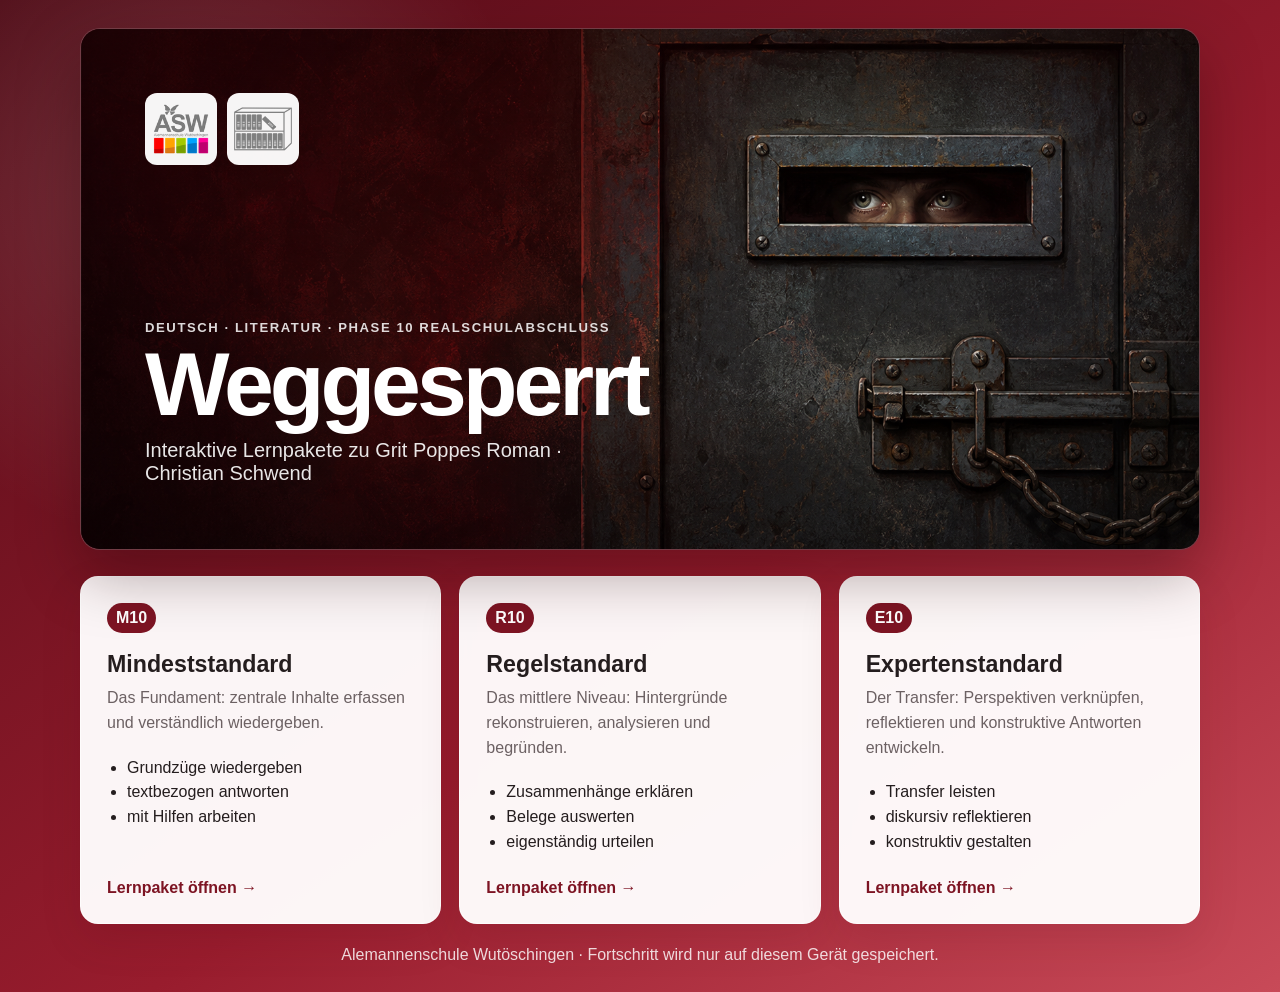
==== docs/index.html @ dc0a6c04 "Publish learning packages from docs" ====
<!doctype html>
<html lang="de">
<head>
  <meta charset="utf-8">
  <meta name="viewport" content="width=device-width, initial-scale=1">
  <meta name="description" content="Interaktive Lernumgebung zu Grit Poppes Weggesperrt in drei Niveaustufen.">
  <title>Weggesperrt – Deutsch · Literatur · Phase 10</title>
  <link rel="stylesheet" href="./assets/lernraum.css">
</head>
<body class="landing">
  <main class="landing-shell">
    <header class="landing-hero">
      <img class="landing-hero-image" src="./assets/weggesperrt-hero.png" alt="Illustration einer schweren Metalltür mit Sichtschlitz und Verschluss als Symbol für Freiheitsentzug">
      <div class="landing-hero-shade" aria-hidden="true"></div>
      <div class="landing-hero-content">
        <div class="landing-marks">
          <a href="https://asw-wutoeschingen.de/" target="_blank" rel="noopener noreferrer" aria-label="Website der Alemannenschule Wutöschingen öffnen">
            <img src="./asw-logo.png" alt="Logo der Alemannenschule Wutöschingen">
          </a>
          <img src="./diler-icon-deutsch-literatur.png" alt="Icon Deutsch Literatur">
        </div>
        <p class="landing-kicker">Deutsch · Literatur · Phase 10 Realschulabschluss</p>
        <h1>Weggesperrt</h1>
        <p class="landing-subtitle">Interaktive Lernpakete zu Grit Poppes Roman · Christian Schwend</p>
      </div>
    </header>

    <nav class="level-grid" aria-label="Niveaustufe auswählen">
      <a class="level-card" href="./mindeststandard/">
        <span class="level-code">M10</span>
        <h2>Mindeststandard</h2>
        <p>Das Fundament: zentrale Inhalte erfassen und verständlich wiedergeben.</p>
        <ul class="level-traits"><li>Grundzüge wiedergeben</li><li>textbezogen antworten</li><li>mit Hilfen arbeiten</li></ul>
        <span class="level-open">Lernpaket öffnen →</span>
      </a>
      <a class="level-card" href="./regelstandard/">
        <span class="level-code">R10</span>
        <h2>Regelstandard</h2>
        <p>Das mittlere Niveau: Hintergründe rekonstruieren, analysieren und begründen.</p>
        <ul class="level-traits"><li>Zusammenhänge erklären</li><li>Belege auswerten</li><li>eigenständig urteilen</li></ul>
        <span class="level-open">Lernpaket öffnen →</span>
      </a>
      <a class="level-card" href="./expertenstandard/">
        <span class="level-code">E10</span>
        <h2>Expertenstandard</h2>
        <p>Der Transfer: Perspektiven verknüpfen, reflektieren und konstruktive Antworten entwickeln.</p>
        <ul class="level-traits"><li>Transfer leisten</li><li>diskursiv reflektieren</li><li>konstruktiv gestalten</li></ul>
        <span class="level-open">Lernpaket öffnen →</span>
      </a>
    </nav>
    <p class="landing-footer">Alemannenschule Wutöschingen · Fortschritt wird nur auf diesem Gerät gespeichert.</p>
  </main>
</body>
</html>
---- docs/assets/lernraum.css ----
:root {
  color-scheme: light;
  --red-950: #4f0b16;
  --red-900: #65101d;
  --red-800: #7d1423;
  --red-700: #981c2d;
  --red-600: #b3293b;
  --red-100: #f6dfe3;
  --red-050: #fff4f5;
  --ink: #241d1e;
  --muted: #6c6163;
  --line: #e4d8da;
  --paper: #fffdfd;
  --page: #f6f0f1;
  --green: #28734b;
  --green-soft: #eaf6ef;
  --amber: #8a5a00;
  --amber-soft: #fff4d8;
  --blue: #245d8c;
  --blue-soft: #eaf2f9;
  --radius: 14px;
  --shadow: 0 16px 42px rgba(79, 11, 22, .12);
  font-family: "Segoe UI", Arial, sans-serif;
}

* { box-sizing: border-box; }
html { scroll-behavior: smooth; }
body { margin: 0; color: var(--ink); background: var(--page); }
button, input, select, textarea { font: inherit; }
button, a { -webkit-tap-highlight-color: transparent; }
button:focus-visible, a:focus-visible, input:focus-visible, select:focus-visible, textarea:focus-visible {
  outline: 3px solid rgba(179, 41, 59, .28);
  outline-offset: 2px;
}
a { color: var(--red-800); }
img { max-width: 100%; }
.hidden { display: none !important; }
.sr-only { position: absolute; width: 1px; height: 1px; padding: 0; margin: -1px; overflow: hidden; clip: rect(0,0,0,0); white-space: nowrap; border: 0; }

.landing {
  min-height: 100vh;
  display: grid;
  place-items: center;
  padding: 28px;
  background:
    radial-gradient(circle at 15% 20%, rgba(255,255,255,.16), transparent 26%),
    linear-gradient(145deg, var(--red-950), var(--red-700) 58%, #c84a58);
}
.landing-shell { width: min(1120px, 100%); }
.landing-hero {
  position: relative;
  isolation: isolate;
  min-height: clamp(360px, 48vw, 520px);
  margin-bottom: 26px;
  overflow: hidden;
  color: #fff;
  background: var(--red-950);
  border: 1px solid rgba(255,255,255,.2);
  border-radius: 20px;
  box-shadow: 0 24px 60px rgba(31, 1, 7, .34);
}
.landing-hero-image {
  position: absolute;
  inset: 0;
  z-index: -2;
  width: 100%;
  height: 100%;
  object-fit: cover;
  object-position: center;
}
.landing-hero-shade {
  position: absolute;
  inset: 0;
  z-index: -1;
  background: linear-gradient(90deg, rgba(31, 2, 7, .32) 0%, rgba(31, 2, 7, .13) 45%, rgba(31, 2, 7, .03) 68%);
}
.landing-hero-content {
  width: min(58%, 610px);
  min-height: inherit;
  display: flex;
  flex-direction: column;
  justify-content: flex-end;
  padding: clamp(28px, 6vw, 64px);
}
.landing-marks { display: flex; gap: 10px; margin-bottom: auto; }
.landing-marks a, .brand-row a { display: inline-flex; border-radius: 12px; }
.landing-marks img {
  width: 72px;
  height: 72px;
  object-fit: contain;
  padding: 7px;
  background: rgba(255,255,255,.96);
  border-radius: 12px;
}
.landing-head {
  display: grid;
  grid-template-columns: 100px 1fr 100px;
  gap: 24px;
  align-items: center;
  color: #fff;
  margin-bottom: 26px;
}
.landing-head img { width: 100px; height: 100px; object-fit: contain; background: #fff; border-radius: 18px; padding: 10px; }
.landing-kicker { margin: 0 0 8px; text-transform: uppercase; letter-spacing: .12em; font-weight: 700; font-size: .82rem; opacity: .85; }
.landing h1 { margin: 0; font-size: clamp(2.6rem, 7vw, 5.7rem); line-height: .92; letter-spacing: -.045em; }
.landing-subtitle { margin: 14px 0 0; font-size: clamp(1rem, 2vw, 1.25rem); opacity: .9; }
.level-grid { display: grid; grid-template-columns: repeat(3, 1fr); gap: 18px; }
.level-card {
  display: flex;
  flex-direction: column;
  min-height: 330px;
  padding: 26px;
  color: var(--ink);
  background: rgba(255,253,253,.97);
  border: 1px solid rgba(255,255,255,.7);
  border-radius: 18px;
  box-shadow: var(--shadow);
  text-decoration: none;
  transition: transform .18s ease, box-shadow .18s ease;
}
.level-card:hover { transform: translateY(-5px); box-shadow: 0 22px 52px rgba(47, 4, 11, .25); }
.level-code { width: fit-content; padding: 6px 9px; border-radius: 999px; color: #fff; background: var(--red-800); font-weight: 800; }
.level-card h2 { margin: 18px 0 8px; font-size: 1.45rem; }
.level-card p { margin: 0; color: var(--muted); line-height: 1.55; }
.level-traits { margin: 20px 0 24px; padding-left: 20px; color: var(--ink); line-height: 1.55; }
.level-open { margin-top: auto; font-weight: 800; color: var(--red-800); }
.landing-footer { margin: 22px 0 0; color: rgba(255,255,255,.82); text-align: center; }

.app { min-height: 100vh; display: grid; grid-template-columns: 300px minmax(0, 1fr); }
.sidebar {
  position: sticky;
  top: 0;
  height: 100vh;
  overflow-y: auto;
  padding: 24px 20px;
  color: #fff;
  background: linear-gradient(180deg, var(--red-950), var(--red-800));
}
.brand-row { display: flex; gap: 12px; align-items: center; }
.brand-row img { width: 58px; height: 58px; object-fit: contain; padding: 5px; background: #fff; border-radius: 11px; }
.brand-row h1 { margin: 0; font-size: 1.35rem; line-height: 1.05; }
.brand-row p { margin: 5px 0 0; opacity: .8; font-size: .86rem; }
.level-switch { display: grid; grid-template-columns: repeat(3, 1fr); gap: 6px; margin: 22px 0; }
.level-switch a { padding: 9px 6px; color: #fff; border: 1px solid rgba(255,255,255,.35); border-radius: 8px; text-align: center; text-decoration: none; font-weight: 800; }
.level-switch a[aria-current="page"] { color: var(--red-950); background: #fff; }
.progress-box { margin-bottom: 22px; }
.progress-copy { display: flex; justify-content: space-between; gap: 10px; font-size: .86rem; }
.progress-track { height: 9px; margin-top: 7px; overflow: hidden; background: rgba(255,255,255,.18); border-radius: 99px; }
.progress-fill { height: 100%; width: 0; background: #fff; border-radius: inherit; transition: width .25s ease; }
.station-label { margin: 0 0 8px; font-size: .78rem; text-transform: uppercase; letter-spacing: .12em; opacity: .7; }
.station-nav { display: grid; gap: 6px; }
.nav-button {
  width: 100%;
  display: grid;
  grid-template-columns: 30px 1fr 20px;
  gap: 9px;
  align-items: center;
  padding: 10px;
  color: #fff;
  background: transparent;
  border: 0;
  border-radius: 9px;
  text-align: left;
  cursor: pointer;
}
.nav-button:hover, .nav-button.active { background: rgba(255,255,255,.12); }
.nav-number { display: grid; place-items: center; width: 28px; height: 28px; border: 1px solid rgba(255,255,255,.35); border-radius: 50%; font-size: .78rem; font-weight: 800; }
.nav-button.done .nav-number { color: var(--red-950); background: #fff; }
.done-mark { font-weight: 900; }
.sidebar-tools { display: grid; grid-template-columns: 1fr 1fr; gap: 7px; margin-top: 20px; }
.sidebar-tools button, .sidebar-tools a { padding: 9px; color: #fff; background: rgba(255,255,255,.08); border: 1px solid rgba(255,255,255,.25); border-radius: 8px; text-align: center; text-decoration: none; cursor: pointer; }

.main { min-width: 0; }
.topbar {
  position: sticky;
  top: 0;
  z-index: 10;
  display: flex;
  justify-content: space-between;
  gap: 16px;
  align-items: center;
  min-height: 74px;
  padding: 14px 28px;
  background: rgba(255,253,253,.94);
  border-bottom: 1px solid var(--line);
  backdrop-filter: blur(12px);
}
.topbar h2 { margin: 0; font-size: clamp(1rem, 2vw, 1.25rem); }
.path { margin-top: 4px; color: var(--muted); font-size: .85rem; }
.top-actions { display: flex; gap: 8px; }
.button {
  display: inline-flex;
  justify-content: center;
  align-items: center;
  gap: 7px;
  min-height: 42px;
  padding: 9px 14px;
  color: var(--ink);
  background: var(--paper);
  border: 1px solid var(--line);
  border-radius: 9px;
  text-decoration: none;
  font-weight: 750;
  cursor: pointer;
}
.button:hover { border-color: var(--red-600); }
.button.primary { color: #fff; background: var(--red-700); border-color: var(--red-700); }
.content { width: min(1120px, calc(100% - 48px)); margin: 0 auto; padding: 34px 0 60px; }
.hero {
  overflow: hidden;
  display: grid;
  grid-template-columns: 1.4fr .6fr;
  min-height: 280px;
  color: #fff;
  background: linear-gradient(135deg, var(--red-950), var(--red-700));
  border-radius: 18px;
  box-shadow: var(--shadow);
}
.hero-copy { padding: clamp(28px, 5vw, 52px); }
.eyebrow { display: inline-block; margin-bottom: 14px; padding: 6px 10px; color: var(--red-950); background: #fff; border-radius: 999px; font-size: .78rem; font-weight: 900; text-transform: uppercase; letter-spacing: .08em; }
.hero h2 { margin: 0; max-width: 760px; font-size: clamp(2rem, 5vw, 3.8rem); line-height: 1; letter-spacing: -.035em; }
.hero p { max-width: 720px; margin: 18px 0 0; font-size: 1.05rem; line-height: 1.62; opacity: .9; }
.hero-art { display: grid; place-items: center; padding: 28px; background: rgba(255,255,255,.08); }
.hero-art img { width: min(190px, 80%); filter: drop-shadow(0 10px 18px rgba(0,0,0,.22)); }
.section { margin-top: 24px; padding: clamp(20px, 4vw, 32px); background: var(--paper); border: 1px solid var(--line); border-radius: var(--radius); }
.section h2 { margin: 0 0 10px; color: var(--red-900); }
.section-intro { margin: 0 0 20px; color: var(--muted); line-height: 1.55; }
.target-list { display: grid; grid-template-columns: repeat(2, 1fr); gap: 10px 22px; margin: 18px 0 0; padding: 0; list-style: none; }
.target-list li { position: relative; padding-left: 28px; line-height: 1.5; }
.target-list li::before { content: "✓"; position: absolute; left: 0; color: var(--green); font-weight: 900; }
.stats-grid { display: grid; grid-template-columns: repeat(3, 1fr); gap: 12px; }
.stat { padding: 18px; background: var(--red-050); border-radius: 10px; }
.stat-label { color: var(--muted); font-size: .85rem; }
.stat-value { display: block; margin-top: 5px; color: var(--red-900); font-size: 1.8rem; font-weight: 900; }
.stamp-grid { display: grid; grid-template-columns: repeat(2, 1fr); gap: 12px; }
.stamp-card {
  display: grid;
  grid-template-columns: 48px 1fr 24px;
  gap: 12px;
  align-items: center;
  width: 100%;
  padding: 16px;
  color: var(--ink);
  background: #fff;
  border: 1px solid var(--line);
  border-radius: 11px;
  text-align: left;
  cursor: pointer;
}
.stamp-card:hover { border-color: var(--red-600); }
.stamp-card.done { background: var(--green-soft); border-color: #9bc8af; }
.stamp-no { display: grid; place-items: center; width: 42px; height: 42px; color: #fff; background: var(--red-700); border-radius: 50%; font-weight: 900; }
.stamp-title { display: block; font-weight: 850; }
.stamp-focus { display: block; margin-top: 3px; color: var(--muted); font-size: .86rem; }

.station-header { display: grid; grid-template-columns: 1fr 170px; gap: 26px; align-items: center; }
.station-header h1 { margin: 8px 0 10px; color: var(--red-950); font-size: clamp(1.8rem, 4vw, 3rem); line-height: 1.06; }
.station-meta { display: flex; flex-wrap: wrap; gap: 8px; margin-top: 15px; }
.pill { padding: 6px 9px; color: var(--red-900); background: var(--red-100); border-radius: 999px; font-size: .82rem; font-weight: 800; }
.station-icon { display: grid; place-items: center; min-height: 150px; color: #fff; background: linear-gradient(145deg, var(--red-950), var(--red-600)); border-radius: 14px; font-size: 4rem; }
.guidance { display: grid; grid-template-columns: 1fr 1fr; gap: 14px; margin-top: 18px; }
.guidance-box { padding: 16px; background: var(--red-050); border-radius: 10px; }
.guidance-box strong { color: var(--red-900); }
.guidance-box p { margin: 6px 0 0; color: var(--muted); line-height: 1.5; }
.task-list { display: grid; gap: 16px; margin-top: 22px; }
.task-card { padding: clamp(18px, 4vw, 26px); background: var(--paper); border: 1px solid var(--line); border-radius: var(--radius); }
.task-card.complete { border-color: #8fbea4; background: linear-gradient(180deg, var(--paper), var(--green-soft)); }
.task-head { display: flex; justify-content: space-between; gap: 16px; align-items: flex-start; }
.task-index { color: var(--red-700); font-weight: 900; font-size: .8rem; text-transform: uppercase; letter-spacing: .09em; }
.task-card h2 { margin: 6px 0 8px; font-size: 1.25rem; }
.task-prompt { margin: 0; line-height: 1.58; }
.task-status { min-width: 92px; padding: 5px 8px; color: var(--amber); background: var(--amber-soft); border-radius: 999px; text-align: center; font-size: .78rem; font-weight: 850; }
.task-card.complete .task-status { color: var(--green); background: var(--green-soft); }
.field { margin-top: 16px; }
.field label, .field-label { display: block; margin-bottom: 7px; font-weight: 800; }
textarea, select, input[type="text"] { width: 100%; color: var(--ink); background: #fff; border: 1px solid #cdbfc1; border-radius: 8px; }
textarea { min-height: 150px; padding: 13px; resize: vertical; line-height: 1.55; }
select, input[type="text"] { min-height: 44px; padding: 9px 11px; }
.counter { display: flex; justify-content: space-between; gap: 12px; margin-top: 6px; color: var(--muted); font-size: .82rem; }
.criteria { display: grid; gap: 8px; margin-top: 16px; padding: 14px; background: var(--red-050); border-radius: 9px; }
.criterion { display: flex; gap: 9px; align-items: flex-start; line-height: 1.4; }
.criterion input { margin-top: 3px; accent-color: var(--red-700); }
.feedback { min-height: 24px; margin-top: 12px; color: var(--muted); line-height: 1.45; }
.feedback.good { color: var(--green); font-weight: 750; }
.feedback.warn { color: var(--amber); font-weight: 750; }
.choice-list { display: grid; gap: 9px; margin-top: 15px; }
.choice { display: flex; gap: 10px; padding: 12px; background: #fff; border: 1px solid var(--line); border-radius: 9px; }
.choice input { accent-color: var(--red-700); }
.spectrum-wrap { margin-top: 18px; }
.spectrum-axis { display: flex; justify-content: space-between; gap: 12px; font-weight: 900; color: var(--red-900); }
.spectrum-line { height: 10px; margin: 8px 0 18px; background: linear-gradient(90deg, var(--green), #d1b54a 50%, var(--red-700)); border-radius: 999px; }
.spectrum-item { display: grid; grid-template-columns: minmax(180px, 1fr) minmax(220px, 2fr) 110px; gap: 14px; align-items: center; padding: 12px 0; border-top: 1px solid var(--line); }
.spectrum-item input { width: 100%; accent-color: var(--red-700); }
.spectrum-value { color: var(--muted); font-size: .84rem; }
.station-actions { display: flex; justify-content: space-between; gap: 12px; margin-top: 24px; }
.notice { padding: 13px 15px; color: var(--blue); background: var(--blue-soft); border-radius: 9px; line-height: 1.5; }
.import-status { display: block; min-height: 1.3em; margin-top: 8px; color: var(--muted); }

@media (max-width: 900px) {
  .level-grid { grid-template-columns: 1fr; }
  .level-card { min-height: 0; }
  .app { grid-template-columns: 1fr; }
  .sidebar { position: static; height: auto; overflow: visible; }
  .station-nav { grid-template-columns: repeat(2, minmax(0, 1fr)); }
  .topbar { position: static; }
}
@media (max-width: 640px) {
  .landing { padding: 18px; }
  .landing-hero { min-height: 500px; }
  .landing-hero-image { object-position: 68% center; }
  .landing-hero-shade { background: linear-gradient(180deg, rgba(31,2,7,.08), rgba(31,2,7,.24) 52%, rgba(31,2,7,.9)); }
  .landing-hero-content { width: 100%; padding: 22px; }
  .landing-marks img { width: 58px; height: 58px; }
  .landing-head { grid-template-columns: 64px 1fr; gap: 14px; }
  .landing-head img { width: 64px; height: 64px; }
  .landing-head img:last-child { display: none; }
  .content { width: min(100% - 26px, 1120px); padding-top: 18px; }
  .topbar { padding: 12px 14px; align-items: flex-start; }
  .top-actions { flex-direction: column; }
  .hero, .station-header { grid-template-columns: 1fr; }
  .hero-art { display: none; }
  .target-list, .stats-grid, .stamp-grid, .guidance { grid-template-columns: 1fr; }
  .station-nav { grid-template-columns: 1fr; }
  .station-icon { min-height: 100px; }
  .spectrum-item { grid-template-columns: 1fr; gap: 7px; }
  .station-actions { flex-direction: column; }
}

@media print {
  .sidebar, .topbar, .station-actions, .button, .task-status { display: none !important; }
  .app { display: block; }
  .content { width: 100%; padding: 0; }
  body { background: #fff; }
  .section, .task-card { break-inside: avoid; box-shadow: none; }
}
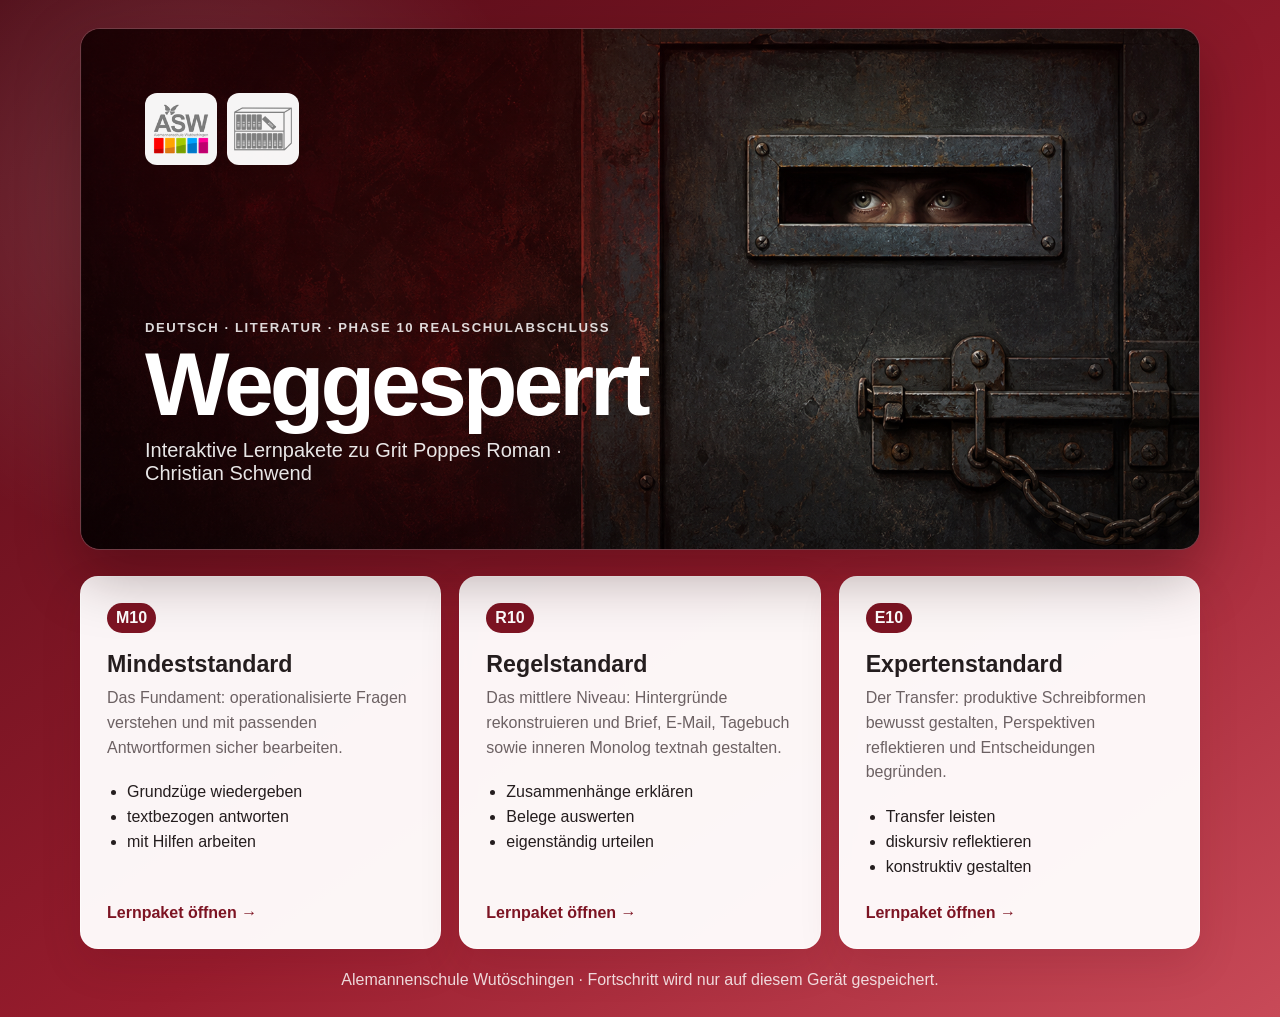
==== commit d36929be: "Add ten learning goals and writing workshop" ====
--- a/docs/index.html
+++ b/docs/index.html
@@ -29,21 +29,21 @@
       <a class="level-card" href="./mindeststandard/">
         <span class="level-code">M10</span>
         <h2>Mindeststandard</h2>
-        <p>Das Fundament: zentrale Inhalte erfassen und verständlich wiedergeben.</p>
+        <p>Das Fundament: operationalisierte Fragen verstehen und mit passenden Antwortformen sicher bearbeiten.</p>
         <ul class="level-traits"><li>Grundzüge wiedergeben</li><li>textbezogen antworten</li><li>mit Hilfen arbeiten</li></ul>
         <span class="level-open">Lernpaket öffnen →</span>
       </a>
       <a class="level-card" href="./regelstandard/">
         <span class="level-code">R10</span>
         <h2>Regelstandard</h2>
-        <p>Das mittlere Niveau: Hintergründe rekonstruieren, analysieren und begründen.</p>
+        <p>Das mittlere Niveau: Hintergründe rekonstruieren und Brief, E-Mail, Tagebuch sowie inneren Monolog textnah gestalten.</p>
         <ul class="level-traits"><li>Zusammenhänge erklären</li><li>Belege auswerten</li><li>eigenständig urteilen</li></ul>
         <span class="level-open">Lernpaket öffnen →</span>
       </a>
       <a class="level-card" href="./expertenstandard/">
         <span class="level-code">E10</span>
         <h2>Expertenstandard</h2>
-        <p>Der Transfer: Perspektiven verknüpfen, reflektieren und konstruktive Antworten entwickeln.</p>
+        <p>Der Transfer: produktive Schreibformen bewusst gestalten, Perspektiven reflektieren und Entscheidungen begründen.</p>
         <ul class="level-traits"><li>Transfer leisten</li><li>diskursiv reflektieren</li><li>konstruktiv gestalten</li></ul>
         <span class="level-open">Lernpaket öffnen →</span>
       </a>
--- a/docs/assets/lernraum.css
+++ b/docs/assets/lernraum.css
@@ -225,13 +225,38 @@
 .section { margin-top: 24px; padding: clamp(20px, 4vw, 32px); background: var(--paper); border: 1px solid var(--line); border-radius: var(--radius); }
 .section h2 { margin: 0 0 10px; color: var(--red-900); }
 .section-intro { margin: 0 0 20px; color: var(--muted); line-height: 1.55; }
-.target-list { display: grid; grid-template-columns: repeat(2, 1fr); gap: 10px 22px; margin: 18px 0 0; padding: 0; list-style: none; }
+.target-list { counter-reset: target; display: grid; grid-template-columns: repeat(2, 1fr); gap: 10px 22px; margin: 18px 0 0; padding: 0; list-style: none; }
 .target-list li { position: relative; padding-left: 28px; line-height: 1.5; }
-.target-list li::before { content: "✓"; position: absolute; left: 0; color: var(--green); font-weight: 900; }
-.stats-grid { display: grid; grid-template-columns: repeat(3, 1fr); gap: 12px; }
-.stat { padding: 18px; background: var(--red-050); border-radius: 10px; }
-.stat-label { color: var(--muted); font-size: .85rem; }
-.stat-value { display: block; margin-top: 5px; color: var(--red-900); font-size: 1.8rem; font-weight: 900; }
+.target-list li { counter-increment: target; }
+.target-list li::before { content: counter(target); position: absolute; left: 0; top: .08em; display: grid; place-items: center; width: 21px; height: 21px; color: #fff; background: var(--red-700); border-radius: 50%; font-size: .72rem; font-weight: 900; }
+.level-profile { display: flex; justify-content: space-between; gap: 22px; align-items: center; padding: 18px; background: var(--red-050); border-left: 5px solid var(--red-700); border-radius: 10px; }
+.level-profile > div:first-child { max-width: 720px; }
+.level-profile strong { color: var(--red-900); }
+.level-profile p { margin: 6px 0 0; color: var(--muted); line-height: 1.5; }
+.profile-code { display: inline-block; margin-right: 9px; padding: 5px 8px; color: #fff; background: var(--red-800); border-radius: 999px; font-size: .78rem; font-weight: 900; }
+.profile-operators { display: flex; flex-wrap: wrap; justify-content: flex-end; gap: 7px; min-width: 220px; }
+.profile-operators span { width: 100%; color: var(--muted); font-size: .78rem; font-weight: 800; text-align: right; text-transform: uppercase; letter-spacing: .08em; }
+.profile-operators b { padding: 6px 9px; color: var(--red-900); background: #fff; border: 1px solid var(--line); border-radius: 999px; font-size: .8rem; }
+.learning-progress-head { display: flex; justify-content: space-between; gap: 20px; align-items: flex-start; margin-bottom: 18px; }
+.learning-progress-head .section-intro { margin-bottom: 0; }
+.progress-legend { display: flex; flex-wrap: wrap; justify-content: flex-end; gap: 8px 14px; color: var(--muted); font-size: .82rem; }
+.progress-legend span { display: inline-flex; gap: 6px; align-items: center; }
+.legend-dot { width: 10px; height: 10px; border-radius: 50%; }
+.task-dot { background: var(--green); }
+.station-dot { background: var(--red-700); }
+.ring-grid { display: grid; grid-template-columns: repeat(5, minmax(0, 1fr)); gap: 12px; }
+.ring-card { display: grid; grid-template-columns: 84px minmax(0, 1fr); gap: 12px; align-items: center; min-width: 0; padding: 13px; color: var(--ink); background: #fff; border: 1px solid var(--line); border-radius: 12px; text-align: left; cursor: pointer; }
+.ring-card:hover { border-color: var(--red-600); background: var(--red-050); }
+.progress-ring { position: relative; display: grid; place-items: center; width: 82px; height: 82px; flex: 0 0 auto; background: conic-gradient(var(--red-700) calc(var(--station-progress) * 1%), #e6edf1 0); border-radius: 50%; }
+.progress-ring::before { content: ""; position: absolute; inset: 8px; background: conic-gradient(var(--green) calc(var(--task-progress) * 1%), #edf2f4 0); border-radius: 50%; }
+.progress-ring::after { content: ""; position: absolute; inset: 17px; background: #fff; border-radius: 50%; }
+.ring-card:hover .progress-ring::after { background: var(--red-050); }
+.ring-value { position: relative; z-index: 1; color: var(--red-900); font-size: .92rem; }
+.ring-copy { min-width: 0; }
+.ring-copy strong, .ring-copy span, .ring-copy small { display: block; }
+.ring-copy strong { color: var(--red-900); line-height: 1.22; }
+.ring-copy span { margin-top: 4px; color: var(--muted); font-size: .8rem; }
+.ring-copy small { margin-top: 5px; color: var(--muted); font-size: .72rem; line-height: 1.25; }
 .stamp-grid { display: grid; grid-template-columns: repeat(2, 1fr); gap: 12px; }
 .stamp-card {
   display: grid;
@@ -262,12 +287,28 @@
 .guidance-box { padding: 16px; background: var(--red-050); border-radius: 10px; }
 .guidance-box strong { color: var(--red-900); }
 .guidance-box p { margin: 6px 0 0; color: var(--muted); line-height: 1.5; }
+.writing-workshop.complete { border-color: #8fbea4; background: linear-gradient(180deg, var(--paper), var(--green-soft)); }
+.workshop-heading { display: flex; justify-content: space-between; gap: 20px; align-items: flex-start; }
+.workshop-heading h2 { margin: 6px 0 8px; }
+.workshop-heading p { margin: 0; color: var(--muted); line-height: 1.5; }
+.workshop-progress { flex: 0 0 auto; padding: 7px 10px; color: var(--red-900); background: var(--red-100); border-radius: 999px; font-size: .82rem; font-weight: 850; }
+.writing-form-tabs { display: flex; flex-wrap: wrap; gap: 8px; margin: 22px 0; }
+.writing-situation { padding: 17px; background: var(--red-050); border-left: 5px solid var(--red-700); border-radius: 9px; }
+.writing-situation strong { color: var(--red-900); }
+.writing-situation p { margin: 6px 0 0; line-height: 1.55; }
+.writing-workshop h3 { margin: 26px 0 8px; color: var(--red-900); }
+.workshop-plan { display: grid; grid-template-columns: repeat(2, minmax(0, 1fr)); gap: 14px; }
+.workshop-plan .field { margin-top: 8px; }
+.plan-area { min-height: 112px; }
+.writing-area { min-height: 320px; }
+.workshop-criteria { grid-template-columns: repeat(2, minmax(0, 1fr)); }
 .task-list { display: grid; gap: 16px; margin-top: 22px; }
 .task-card { padding: clamp(18px, 4vw, 26px); background: var(--paper); border: 1px solid var(--line); border-radius: var(--radius); }
 .task-card.complete { border-color: #8fbea4; background: linear-gradient(180deg, var(--paper), var(--green-soft)); }
 .task-head { display: flex; justify-content: space-between; gap: 16px; align-items: flex-start; }
 .task-index { color: var(--red-700); font-weight: 900; font-size: .8rem; text-transform: uppercase; letter-spacing: .09em; }
 .task-card h2 { margin: 6px 0 8px; font-size: 1.25rem; }
+.operator-help { margin: 10px 0; padding: 11px 13px; color: var(--blue); background: var(--blue-soft); border-radius: 8px; line-height: 1.45; }
 .task-prompt { margin: 0; line-height: 1.58; }
 .task-status { min-width: 92px; padding: 5px 8px; color: var(--amber); background: var(--amber-soft); border-radius: 999px; text-align: center; font-size: .78rem; font-weight: 850; }
 .task-card.complete .task-status { color: var(--green); background: var(--green-soft); }
@@ -302,6 +343,7 @@
   .app { grid-template-columns: 1fr; }
   .sidebar { position: static; height: auto; overflow: visible; }
   .station-nav { grid-template-columns: repeat(2, minmax(0, 1fr)); }
+  .ring-grid { grid-template-columns: repeat(2, minmax(0, 1fr)); }
   .topbar { position: static; }
 }
 @media (max-width: 640px) {
@@ -319,7 +361,13 @@
   .top-actions { flex-direction: column; }
   .hero, .station-header { grid-template-columns: 1fr; }
   .hero-art { display: none; }
-  .target-list, .stats-grid, .stamp-grid, .guidance { grid-template-columns: 1fr; }
+  .target-list, .stamp-grid, .guidance, .ring-grid { grid-template-columns: 1fr; }
+  .workshop-plan, .workshop-criteria { grid-template-columns: 1fr; }
+  .workshop-heading { flex-direction: column; }
+  .level-profile, .learning-progress-head { flex-direction: column; }
+  .profile-operators { justify-content: flex-start; min-width: 0; }
+  .profile-operators span { text-align: left; }
+  .progress-legend { justify-content: flex-start; }
   .station-nav { grid-template-columns: 1fr; }
   .station-icon { min-height: 100px; }
   .spectrum-item { grid-template-columns: 1fr; gap: 7px; }
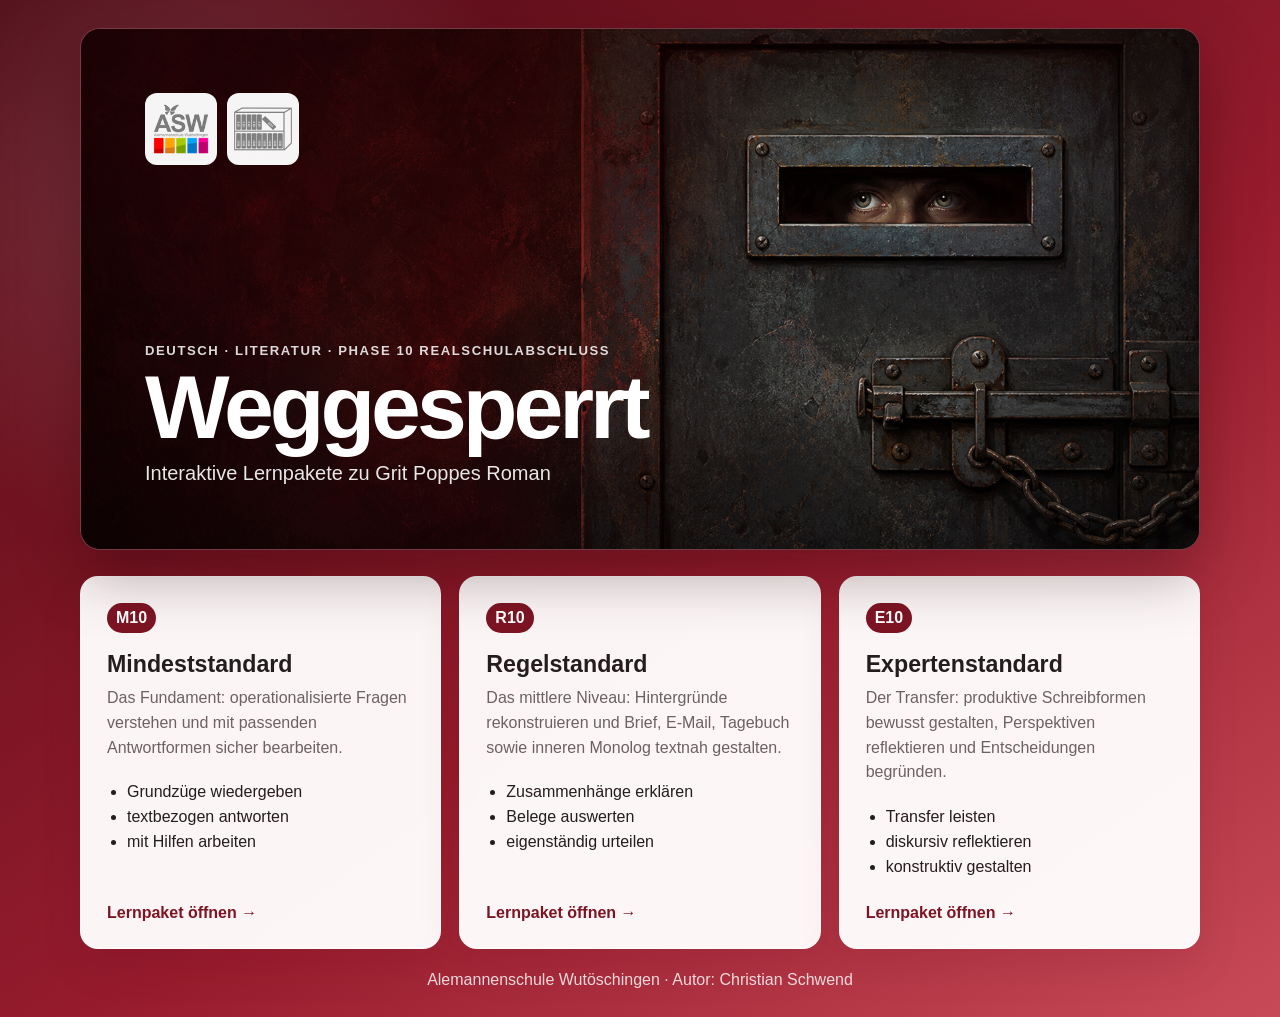
==== commit 2c5c7ca3: "Place author in footer" ====
--- a/docs/index.html
+++ b/docs/index.html
@@ -21,7 +21,7 @@
         </div>
         <p class="landing-kicker">Deutsch · Literatur · Phase 10 Realschulabschluss</p>
         <h1>Weggesperrt</h1>
-        <p class="landing-subtitle">Interaktive Lernpakete zu Grit Poppes Roman · Christian Schwend</p>
+        <p class="landing-subtitle">Interaktive Lernpakete zu Grit Poppes Roman</p>
       </div>
     </header>
 
@@ -48,7 +48,7 @@
         <span class="level-open">Lernpaket öffnen →</span>
       </a>
     </nav>
-    <p class="landing-footer">Alemannenschule Wutöschingen · Fortschritt wird nur auf diesem Gerät gespeichert.</p>
+    <p class="landing-footer">Alemannenschule Wutöschingen · Autor: Christian Schwend</p>
   </main>
 </body>
 </html>
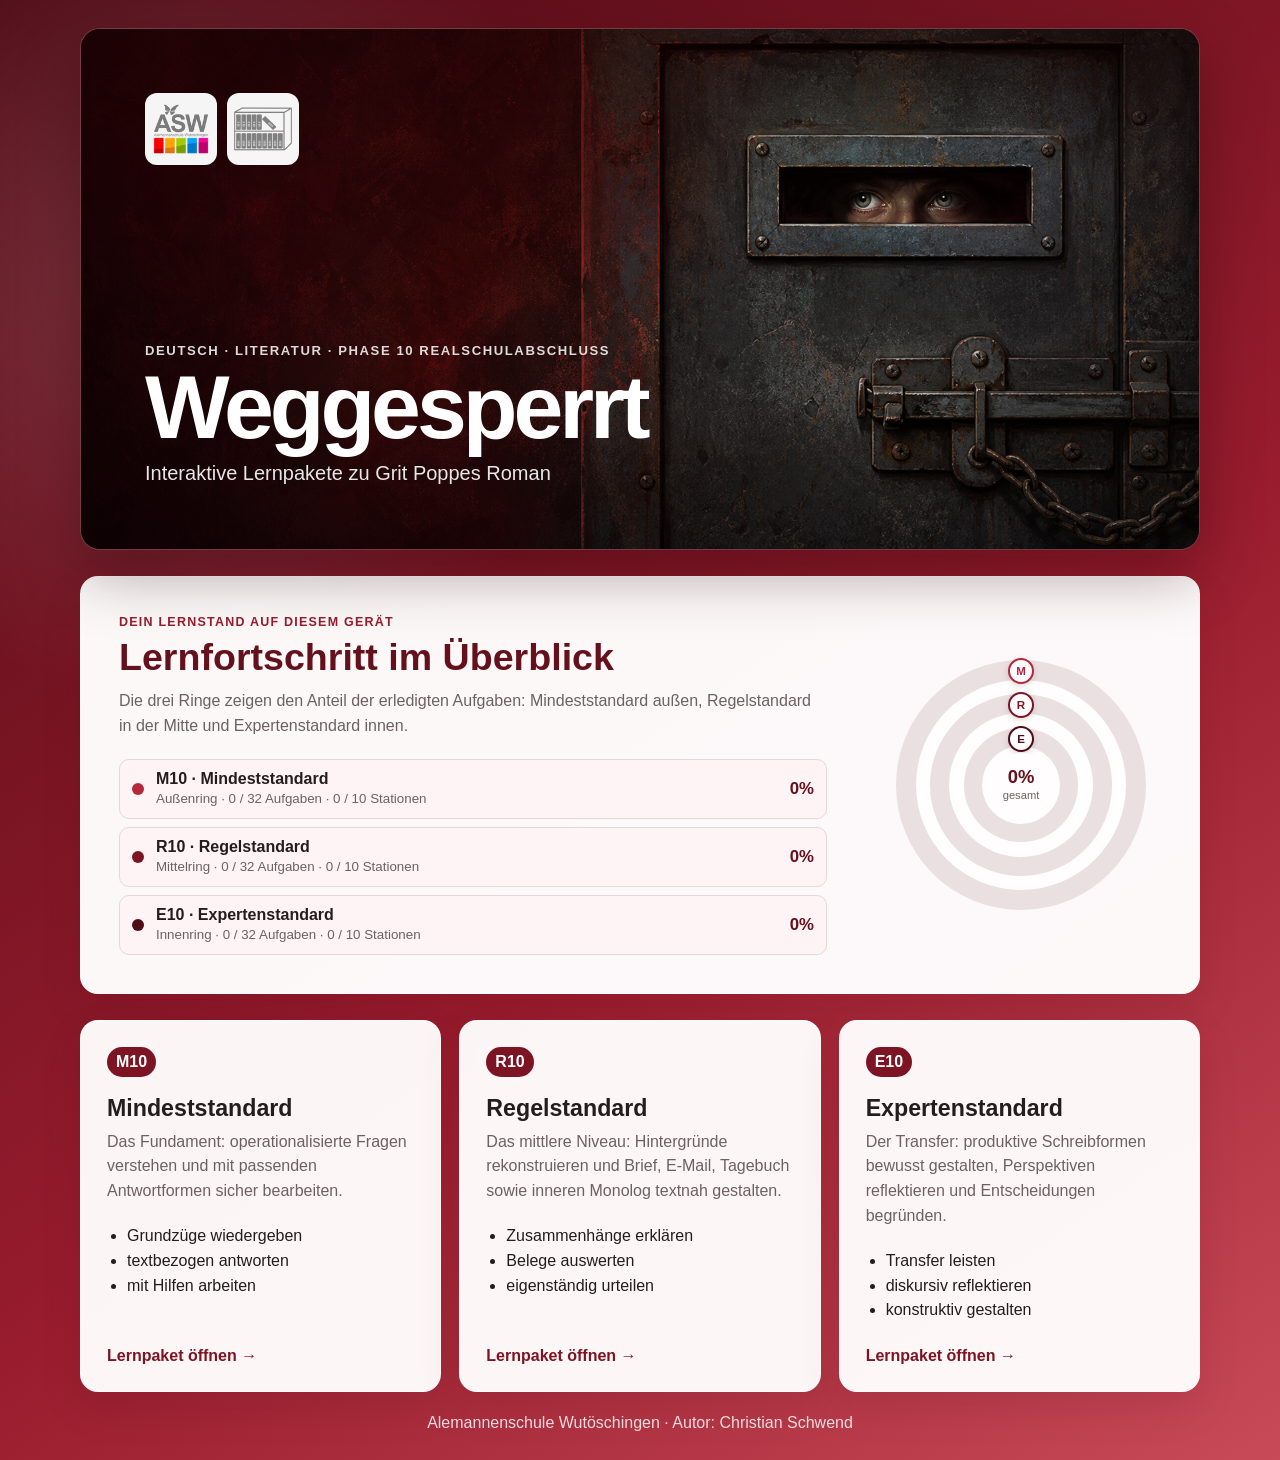
==== commit 749ce9c5: "Expand progress feedback and expert characterization" ====
--- a/docs/index.html
+++ b/docs/index.html
@@ -25,6 +25,37 @@
       </div>
     </header>
 
+    <section class="landing-progress" aria-labelledby="landingProgressTitle">
+      <div class="landing-progress-copy">
+        <p class="landing-section-kicker">Dein Lernstand auf diesem Gerät</p>
+        <h2 id="landingProgressTitle">Lernfortschritt im Überblick</h2>
+        <p>Die drei Ringe zeigen den Anteil der erledigten Aufgaben: Mindeststandard außen, Regelstandard in der Mitte und Expertenstandard innen.</p>
+        <div class="landing-progress-list" aria-label="Fortschritt nach Standard">
+          <a href="./mindeststandard/" class="landing-progress-item">
+            <span class="progress-swatch swatch-m" aria-hidden="true"></span>
+            <span><strong>M10 · Mindeststandard</strong><small>Außenring · <span id="landingMDetail">0 / 32 Aufgaben</span></small></span>
+            <b id="landingMValue">0%</b>
+          </a>
+          <a href="./regelstandard/" class="landing-progress-item">
+            <span class="progress-swatch swatch-r" aria-hidden="true"></span>
+            <span><strong>R10 · Regelstandard</strong><small>Mittelring · <span id="landingRDetail">0 / 32 Aufgaben</span></small></span>
+            <b id="landingRValue">0%</b>
+          </a>
+          <a href="./expertenstandard/" class="landing-progress-item">
+            <span class="progress-swatch swatch-e" aria-hidden="true"></span>
+            <span><strong>E10 · Expertenstandard</strong><small>Innenring · <span id="landingEDetail">0 / 32 Aufgaben</span></small></span>
+            <b id="landingEValue">0%</b>
+          </a>
+        </div>
+      </div>
+      <div class="triple-progress" id="landingProgressChart" role="img" aria-label="Mindeststandard 0 Prozent, Regelstandard 0 Prozent, Expertenstandard 0 Prozent">
+        <span class="triple-ring triple-ring-m" id="landingMRing" data-label="M" aria-hidden="true"></span>
+        <span class="triple-ring triple-ring-r" id="landingRRing" data-label="R" aria-hidden="true"></span>
+        <span class="triple-ring triple-ring-e" id="landingERing" data-label="E" aria-hidden="true"></span>
+        <span class="triple-progress-center"><strong id="landingAverageValue">0%</strong><small>gesamt</small></span>
+      </div>
+    </section>
+
     <nav class="level-grid" aria-label="Niveaustufe auswählen">
       <a class="level-card" href="./mindeststandard/">
         <span class="level-code">M10</span>
@@ -50,5 +81,6 @@
     </nav>
     <p class="landing-footer">Alemannenschule Wutöschingen · Autor: Christian Schwend</p>
   </main>
+  <script src="./assets/startseite.js"></script>
 </body>
 </html>
--- a/docs/assets/lernraum.css
+++ b/docs/assets/lernraum.css
@@ -104,6 +104,30 @@
 .landing-kicker { margin: 0 0 8px; text-transform: uppercase; letter-spacing: .12em; font-weight: 700; font-size: .82rem; opacity: .85; }
 .landing h1 { margin: 0; font-size: clamp(2.6rem, 7vw, 5.7rem); line-height: .92; letter-spacing: -.045em; }
 .landing-subtitle { margin: 14px 0 0; font-size: clamp(1rem, 2vw, 1.25rem); opacity: .9; }
+.landing-progress { display: grid; grid-template-columns: minmax(0, 1fr) 280px; gap: clamp(24px, 5vw, 54px); align-items: center; margin-bottom: 26px; padding: clamp(24px, 4vw, 38px); background: rgba(255,253,253,.98); border: 1px solid rgba(255,255,255,.72); border-radius: 18px; box-shadow: var(--shadow); }
+.landing-section-kicker, .section-kicker { margin: 0 0 7px; color: var(--red-700); font-size: .78rem; font-weight: 900; text-transform: uppercase; letter-spacing: .1em; }
+.landing-progress h2 { margin: 0; color: var(--red-900); font-size: clamp(1.7rem, 3vw, 2.35rem); }
+.landing-progress-copy > p:not(.landing-section-kicker) { max-width: 700px; margin: 10px 0 0; color: var(--muted); line-height: 1.55; }
+.landing-progress-list { display: grid; gap: 8px; margin-top: 20px; }
+.landing-progress-item { display: grid; grid-template-columns: 14px minmax(0, 1fr) auto; gap: 10px; align-items: center; padding: 10px 12px; color: var(--ink); background: var(--red-050); border: 1px solid var(--line); border-radius: 10px; text-decoration: none; }
+.landing-progress-item:hover { border-color: var(--red-600); }
+.landing-progress-item strong, .landing-progress-item small { display: block; }
+.landing-progress-item small { margin-top: 2px; color: var(--muted); line-height: 1.35; }
+.landing-progress-item b { color: var(--red-900); font-size: 1.05rem; }
+.progress-swatch { width: 12px; height: 12px; border-radius: 50%; }
+.swatch-m { background: var(--red-600); }
+.swatch-r { background: var(--red-800); }
+.swatch-e { background: var(--red-950); }
+.triple-progress { position: relative; width: 250px; height: 250px; justify-self: center; }
+.triple-ring { --progress: 0; position: absolute; border-radius: 50%; background: conic-gradient(from -90deg, var(--ring-color) calc(var(--progress) * 1%), #eadfe1 0); }
+.triple-ring::before { content: attr(data-label); position: absolute; z-index: 2; left: 50%; top: 0; display: grid; place-items: center; width: 22px; height: 22px; color: var(--ring-color); background: var(--paper); border: 2px solid var(--ring-color); border-radius: 50%; box-shadow: 0 2px 6px rgba(47,4,11,.14); transform: translate(-50%, -2px); font-size: .72rem; font-weight: 900; }
+.triple-ring::after { content: ""; position: absolute; z-index: 1; inset: var(--band); background: var(--paper); border-radius: 50%; }
+.triple-ring-m { --ring-color: var(--red-600); --band: 20px; inset: 0; z-index: 1; }
+.triple-ring-r { --ring-color: var(--red-800); --band: 19px; inset: 34px; z-index: 2; }
+.triple-ring-e { --ring-color: var(--red-950); --band: 18px; inset: 68px; z-index: 3; }
+.triple-progress-center, .package-progress-center { position: absolute; z-index: 4; left: 50%; top: 50%; display: grid; place-items: center; align-content: center; width: 64px; height: 64px; color: var(--red-900); background: var(--paper); border-radius: 50%; transform: translate(-50%, -50%); text-align: center; }
+.triple-progress-center strong, .package-progress-center strong { font-size: 1.15rem; line-height: 1; }
+.triple-progress-center small, .package-progress-center small { margin-top: 3px; color: var(--muted); font-size: .7rem; }
 .level-grid { display: grid; grid-template-columns: repeat(3, 1fr); gap: 18px; }
 .level-card {
   display: flex;
@@ -237,6 +261,31 @@
 .profile-operators { display: flex; flex-wrap: wrap; justify-content: flex-end; gap: 7px; min-width: 220px; }
 .profile-operators span { width: 100%; color: var(--muted); font-size: .78rem; font-weight: 800; text-align: right; text-transform: uppercase; letter-spacing: .08em; }
 .profile-operators b { padding: 6px 9px; color: var(--red-900); background: #fff; border: 1px solid var(--line); border-radius: 999px; font-size: .8rem; }
+.level-feedback { display: grid; grid-template-columns: minmax(0, 1fr) 240px; gap: clamp(24px, 5vw, 52px); align-items: center; }
+.level-feedback h2 { font-size: clamp(1.55rem, 3vw, 2.15rem); }
+.level-feedback-text { max-width: 760px; margin: 0; color: var(--muted); line-height: 1.58; }
+.level-feedback-legend { display: flex; flex-wrap: wrap; gap: 10px 18px; margin-top: 18px; }
+.level-feedback-legend > span { display: inline-flex; gap: 8px; align-items: center; color: var(--muted); }
+.level-feedback-legend strong { color: var(--ink); }
+.feedback-legend-line { width: 22px; height: 8px; border-radius: 99px; }
+.task-line { background: var(--green); }
+.station-line { background: var(--red-700); }
+.backup-guide { border-color: #a9d1bb; border-left: 6px solid var(--green); background: linear-gradient(135deg, var(--green-soft), var(--paper)); }
+.backup-guide-heading { display: grid; grid-template-columns: 50px minmax(0, 1fr); gap: 16px; align-items: start; }
+.backup-guide-heading h2 { margin-bottom: 8px; }
+.backup-guide-heading p:last-child { max-width: 900px; margin: 0; color: var(--muted); line-height: 1.58; }
+.backup-guide-icon { display: grid; place-items: center; width: 48px; height: 48px; color: #fff; background: var(--green); border-radius: 13px; font-size: 1.6rem; font-weight: 900; }
+.backup-guide-steps { display: grid; grid-template-columns: repeat(2, minmax(0, 1fr)); gap: 14px; margin-top: 22px; }
+.backup-step { display: grid; grid-template-columns: 34px minmax(0, 1fr); gap: 12px; padding: 18px; background: var(--paper); border: 1px solid #cfe4d7; border-radius: 12px; }
+.backup-step-number { display: grid; place-items: center; width: 32px; height: 32px; color: #fff; background: var(--red-800); border-radius: 50%; font-weight: 900; }
+.backup-step h3 { margin: 2px 0 7px; color: var(--red-900); font-size: 1.05rem; }
+.backup-step p { margin: 0; color: var(--ink); line-height: 1.55; }
+.backup-guide-note { margin: 16px 0 0; padding-top: 14px; color: #24513b; border-top: 1px solid #b9d9c6; line-height: 1.5; }
+.package-progress { position: relative; width: 210px; height: 210px; justify-self: center; }
+.package-ring { --progress: 0; position: absolute; border-radius: 50%; background: conic-gradient(from -90deg, var(--ring-color) calc(var(--progress) * 1%), #e8edef 0); }
+.package-ring::after { content: ""; position: absolute; inset: var(--band); background: var(--paper); border-radius: 50%; }
+.package-task-ring { --ring-color: var(--green); --band: 24px; inset: 0; z-index: 1; }
+.package-station-ring { --ring-color: var(--red-700); --band: 22px; inset: 40px; z-index: 2; }
 .learning-progress-head { display: flex; justify-content: space-between; gap: 20px; align-items: flex-start; margin-bottom: 18px; }
 .learning-progress-head .section-intro { margin-bottom: 0; }
 .progress-legend { display: flex; flex-wrap: wrap; justify-content: flex-end; gap: 8px 14px; color: var(--muted); font-size: .82rem; }
@@ -254,7 +303,7 @@
 .ring-value { position: relative; z-index: 1; color: var(--red-900); font-size: .92rem; }
 .ring-copy { min-width: 0; }
 .ring-copy strong, .ring-copy span, .ring-copy small { display: block; }
-.ring-copy strong { color: var(--red-900); line-height: 1.22; }
+.ring-copy strong { color: var(--red-900); line-height: 1.22; overflow-wrap: anywhere; }
 .ring-copy span { margin-top: 4px; color: var(--muted); font-size: .8rem; }
 .ring-copy small { margin-top: 5px; color: var(--muted); font-size: .72rem; line-height: 1.25; }
 .stamp-grid { display: grid; grid-template-columns: repeat(2, 1fr); gap: 12px; }
@@ -314,11 +363,22 @@
 .task-card.complete .task-status { color: var(--green); background: var(--green-soft); }
 .field { margin-top: 16px; }
 .field label, .field-label { display: block; margin-bottom: 7px; font-weight: 800; }
+.field-label-row { display: grid; grid-template-columns: minmax(0, 1fr) auto; gap: 8px 12px; align-items: center; margin-bottom: 7px; }
+.field-label-row label { margin: 0; }
+.tip-button { display: inline-flex; align-items: center; gap: 7px; min-height: 38px; padding: 5px 11px 5px 6px; color: var(--red-900); background: var(--red-050); border: 1px solid #dfb8bf; border-radius: 999px; font-weight: 850; cursor: pointer; transition: background .18s ease, border-color .18s ease, transform .18s ease; }
+.tip-button:hover, .tip-button.open { background: var(--red-100); border-color: var(--red-500); transform: translateY(-1px); }
+.tip-face { display: inline-grid; place-items: center; width: 27px; height: 27px; color: #fff; background: var(--red-700); border-radius: 50%; font-size: .82rem; letter-spacing: -.08em; }
+.tip-panel { grid-column: 1 / -1; padding: 12px 14px; color: var(--blue); background: var(--blue-soft); border-left: 4px solid var(--blue); border-radius: 8px; line-height: 1.5; }
+.tip-panel[hidden] { display: none; }
+.tip-panel strong { display: block; margin-bottom: 3px; color: var(--ink); }
+.tip-panel p { margin: 0; }
 textarea, select, input[type="text"] { width: 100%; color: var(--ink); background: #fff; border: 1px solid #cdbfc1; border-radius: 8px; }
 textarea { min-height: 150px; padding: 13px; resize: vertical; line-height: 1.55; }
 select, input[type="text"] { min-height: 44px; padding: 9px 11px; }
 .counter { display: flex; justify-content: space-between; gap: 12px; margin-top: 6px; color: var(--muted); font-size: .82rem; }
 .criteria { display: grid; gap: 8px; margin-top: 16px; padding: 14px; background: var(--red-050); border-radius: 9px; }
+.selfcheck-copy { margin: 0 0 5px; color: var(--muted); line-height: 1.5; }
+.workshop-criteria .selfcheck-copy { grid-column: 1 / -1; }
 .criterion { display: flex; gap: 9px; align-items: flex-start; line-height: 1.4; }
 .criterion input { margin-top: 3px; accent-color: var(--red-700); }
 .feedback { min-height: 24px; margin-top: 12px; color: var(--muted); line-height: 1.45; }
@@ -340,6 +400,7 @@
 @media (max-width: 900px) {
   .level-grid { grid-template-columns: 1fr; }
   .level-card { min-height: 0; }
+  .landing-progress { grid-template-columns: minmax(0, 1fr) 250px; }
   .app { grid-template-columns: 1fr; }
   .sidebar { position: static; height: auto; overflow: visible; }
   .station-nav { grid-template-columns: repeat(2, minmax(0, 1fr)); }
@@ -361,7 +422,11 @@
   .top-actions { flex-direction: column; }
   .hero, .station-header { grid-template-columns: 1fr; }
   .hero-art { display: none; }
-  .target-list, .stamp-grid, .guidance, .ring-grid { grid-template-columns: 1fr; }
+  .landing-progress, .level-feedback { grid-template-columns: 1fr; }
+  .triple-progress, .package-progress { margin-top: 4px; }
+  .target-list, .stamp-grid, .guidance, .ring-grid, .backup-guide-steps { grid-template-columns: 1fr; }
+  .backup-guide-heading { grid-template-columns: 42px minmax(0, 1fr); }
+  .backup-guide-icon { width: 40px; height: 40px; font-size: 1.35rem; }
   .workshop-plan, .workshop-criteria { grid-template-columns: 1fr; }
   .workshop-heading { flex-direction: column; }
   .level-profile, .learning-progress-head { flex-direction: column; }
